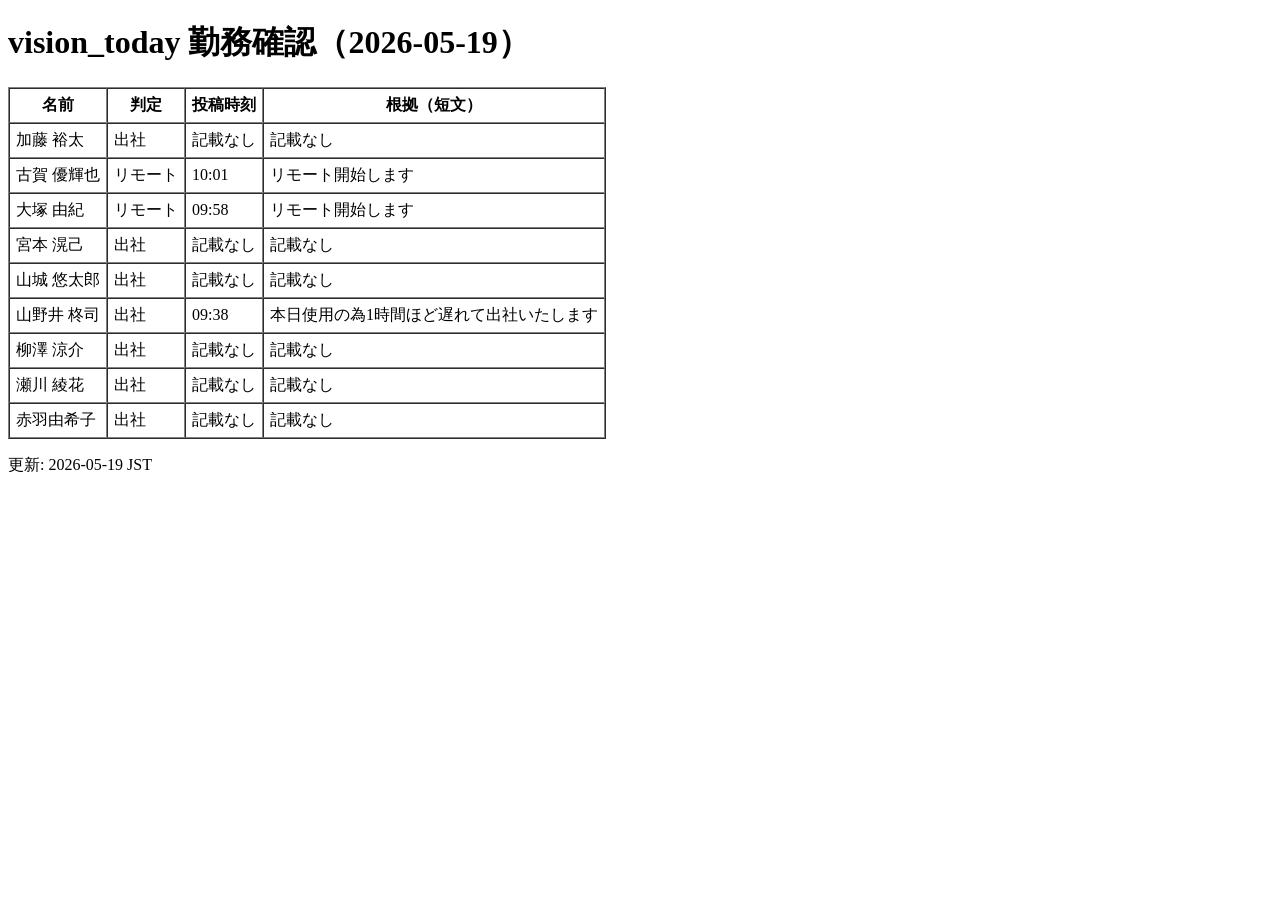
==== index.html @ cbf77ab6 "Update vision_today work status (2026-05-19)" ====
<!doctype html>
<html lang="ja">
<head>
  <meta charset="utf-8" />
  <meta name="viewport" content="width=device-width,initial-scale=1" />
  <title>vision_today 勤務確認（2026-05-19）</title>
</head>
<body>
  <h1>vision_today 勤務確認（2026-05-19）</h1>
  <table border="1" cellspacing="0" cellpadding="6">
    <thead>
      <tr><th>名前</th><th>判定</th><th>投稿時刻</th><th>根拠（短文）</th></tr>
    </thead>
    <tbody>
      <tr><td>加藤 裕太</td><td>出社</td><td>記載なし</td><td>記載なし</td></tr>
      <tr><td>古賀 優輝也</td><td>リモート</td><td>10:01</td><td>リモート開始します</td></tr>
      <tr><td>大塚 由紀</td><td>リモート</td><td>09:58</td><td>リモート開始します</td></tr>
      <tr><td>宮本 滉己</td><td>出社</td><td>記載なし</td><td>記載なし</td></tr>
      <tr><td>山城 悠太郎</td><td>出社</td><td>記載なし</td><td>記載なし</td></tr>
      <tr><td>山野井 柊司</td><td>出社</td><td>09:38</td><td>本日使用の為1時間ほど遅れて出社いたします</td></tr>
      <tr><td>柳澤 涼介</td><td>出社</td><td>記載なし</td><td>記載なし</td></tr>
      <tr><td>瀬川 綾花</td><td>出社</td><td>記載なし</td><td>記載なし</td></tr>
      <tr><td>赤羽由希子</td><td>出社</td><td>記載なし</td><td>記載なし</td></tr>
    </tbody>
  </table>
  <p>更新: 2026-05-19 JST</p>
</body>
</html>
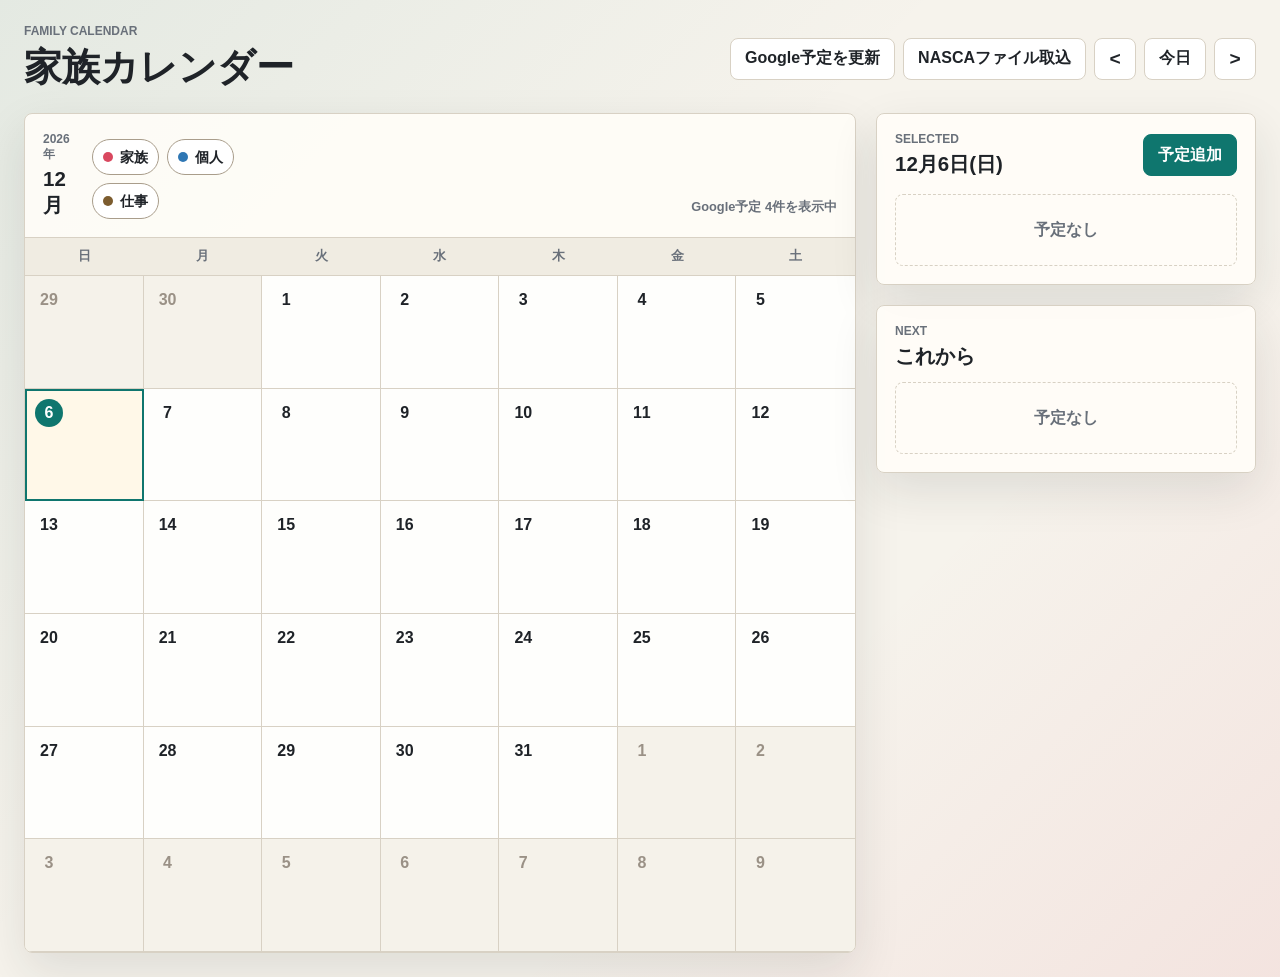
==== commit f07c676c: "Add files via upload" ====
--- a/index.html
+++ b/index.html
@@ -1,28 +1,153 @@
 <!doctype html>
 <html lang="ja">
-<head>
-  <meta charset="utf-8" />
-  <meta name="viewport" content="width=device-width,initial-scale=1" />
-  <title>vision_today 勤務確認（2026-05-19）</title>
-</head>
-<body>
-  <h1>vision_today 勤務確認（2026-05-19）</h1>
-  <table border="1" cellspacing="0" cellpadding="6">
-    <thead>
-      <tr><th>名前</th><th>判定</th><th>投稿時刻</th><th>根拠（短文）</th></tr>
-    </thead>
-    <tbody>
-      <tr><td>加藤 裕太</td><td>出社</td><td>記載なし</td><td>記載なし</td></tr>
-      <tr><td>古賀 優輝也</td><td>リモート</td><td>10:01</td><td>リモート開始します</td></tr>
-      <tr><td>大塚 由紀</td><td>リモート</td><td>09:58</td><td>リモート開始します</td></tr>
-      <tr><td>宮本 滉己</td><td>出社</td><td>記載なし</td><td>記載なし</td></tr>
-      <tr><td>山城 悠太郎</td><td>出社</td><td>記載なし</td><td>記載なし</td></tr>
-      <tr><td>山野井 柊司</td><td>出社</td><td>09:38</td><td>本日使用の為1時間ほど遅れて出社いたします</td></tr>
-      <tr><td>柳澤 涼介</td><td>出社</td><td>記載なし</td><td>記載なし</td></tr>
-      <tr><td>瀬川 綾花</td><td>出社</td><td>記載なし</td><td>記載なし</td></tr>
-      <tr><td>赤羽由希子</td><td>出社</td><td>記載なし</td><td>記載なし</td></tr>
-    </tbody>
-  </table>
-  <p>更新: 2026-05-19 JST</p>
-</body>
+  <head>
+    <meta charset="utf-8">
+    <meta name="viewport" content="width=device-width, initial-scale=1">
+    <title>家族カレンダー</title>
+    <link rel="stylesheet" href="./styles.css">
+  </head>
+  <body>
+    <div class="app-shell">
+      <header class="topbar">
+        <div>
+          <p class="eyebrow">Family Calendar</p>
+          <h1>家族カレンダー</h1>
+        </div>
+        <div class="top-actions" aria-label="表示操作">
+          <button class="secondary-button" id="refreshGoogleButton" type="button">Google予定を更新</button>
+          <button class="secondary-button" id="importNascaButton" type="button">NASCAファイル取込</button>
+          <button class="icon-button" id="prevMonth" type="button" aria-label="前の月" title="前の月">
+            <span aria-hidden="true">&lt;</span>
+          </button>
+          <button class="text-button" id="todayButton" type="button">今日</button>
+          <button class="icon-button" id="nextMonth" type="button" aria-label="次の月" title="次の月">
+            <span aria-hidden="true">&gt;</span>
+          </button>
+        </div>
+      </header>
+
+      <main class="calendar-layout">
+        <section class="calendar-main" aria-label="月間カレンダー">
+          <div class="month-strip">
+            <div>
+              <p class="month-kicker" id="yearLabel"></p>
+              <h2 id="monthLabel"></h2>
+            </div>
+            <div class="source-toggles" aria-label="表示する予定">
+              <label class="source-toggle">
+                <input type="checkbox" value="family" checked>
+                <span class="source-dot family"></span>
+                <span>家族</span>
+              </label>
+              <label class="source-toggle">
+                <input type="checkbox" value="personal" checked>
+                <span class="source-dot personal"></span>
+                <span>個人</span>
+              </label>
+              <label class="source-toggle">
+                <input type="checkbox" value="work" checked>
+                <span class="source-dot work"></span>
+                <span>仕事</span>
+              </label>
+            </div>
+            <p class="import-status" id="importStatus" role="status"></p>
+          </div>
+
+          <div class="weekday-row" aria-hidden="true">
+            <span>日</span>
+            <span>月</span>
+            <span>火</span>
+            <span>水</span>
+            <span>木</span>
+            <span>金</span>
+            <span>土</span>
+          </div>
+          <div class="calendar-grid" id="calendarGrid"></div>
+        </section>
+
+        <aside class="side-panel" aria-label="予定">
+          <section class="day-panel">
+            <div class="panel-heading">
+              <div>
+                <p class="panel-kicker">Selected</p>
+                <h2 id="selectedDateLabel"></h2>
+              </div>
+              <button class="primary-button" id="openComposer" type="button">予定追加</button>
+            </div>
+            <div class="event-list" id="selectedEventList"></div>
+          </section>
+
+          <section class="upcoming-panel">
+            <div class="panel-heading compact">
+              <div>
+                <p class="panel-kicker">Next</p>
+                <h2>これから</h2>
+              </div>
+            </div>
+            <div class="event-list" id="upcomingEventList"></div>
+          </section>
+        </aside>
+      </main>
+    </div>
+
+    <dialog class="event-dialog" id="eventDialog">
+      <form method="dialog" class="event-form" id="eventForm">
+        <div class="dialog-heading">
+          <div>
+            <p class="panel-kicker">Schedule</p>
+            <h2>予定追加</h2>
+          </div>
+          <button class="icon-button" id="closeComposer" type="button" aria-label="閉じる" title="閉じる">
+            <span aria-hidden="true">x</span>
+          </button>
+        </div>
+
+        <label>
+          <span>タイトル</span>
+          <input id="eventTitle" name="title" type="text" autocomplete="off" required>
+        </label>
+
+        <div class="field-grid">
+          <label>
+            <span>日付</span>
+            <input id="eventDate" name="date" type="date" required>
+          </label>
+          <label>
+            <span>種別</span>
+            <select id="eventSource" name="source">
+              <option value="family">家族</option>
+              <option value="personal">個人</option>
+              <option value="work">仕事</option>
+            </select>
+          </label>
+        </div>
+
+        <div class="field-grid">
+          <label>
+            <span>開始</span>
+            <input id="eventStart" name="start" type="time" required>
+          </label>
+          <label>
+            <span>終了</span>
+            <input id="eventEnd" name="end" type="time" required>
+          </label>
+        </div>
+
+        <label>
+          <span>メモ</span>
+          <textarea id="eventNote" name="note" rows="3"></textarea>
+        </label>
+
+        <div class="dialog-actions">
+          <button class="secondary-button" id="googleDraftButton" type="button">Googleで作成</button>
+          <button class="primary-button" id="saveLocalButton" value="default" type="submit">保存</button>
+        </div>
+      </form>
+    </dialog>
+
+    <input class="file-input" id="nascaFileInput" type="file" accept=".ics,.csv,.txt,text/calendar,text/csv">
+    <script src="./data/config.js"></script>
+    <script src="./data/events.js"></script>
+    <script src="./app.js" defer></script>
+  </body>
 </html>
--- a/styles.css
+++ b/styles.css
@@ -0,0 +1,594 @@
+:root {
+  color-scheme: light;
+  --bg: #f6f3ec;
+  --ink: #1f2328;
+  --muted: #69707a;
+  --line: #d8d1c4;
+  --surface: #fffdf8;
+  --surface-strong: #ffffff;
+  --accent: #0f766e;
+  --accent-strong: #0b5f59;
+  --family: #d9485f;
+  --personal: #2f77b4;
+  --work: #7c5c2e;
+  --shadow: 0 18px 48px rgba(31, 35, 40, 0.11);
+}
+
+* {
+  box-sizing: border-box;
+}
+
+html {
+  min-width: 320px;
+}
+
+body {
+  margin: 0;
+  background:
+    linear-gradient(135deg, rgba(15, 118, 110, 0.08), transparent 42%),
+    linear-gradient(315deg, rgba(217, 72, 95, 0.09), transparent 34%),
+    var(--bg);
+  color: var(--ink);
+  font-family: "Segoe UI", "Yu Gothic UI", "Hiragino Sans", Meiryo, sans-serif;
+}
+
+button,
+input,
+select,
+textarea {
+  font: inherit;
+}
+
+button {
+  cursor: pointer;
+}
+
+.app-shell {
+  width: min(1440px, 100%);
+  min-height: 100vh;
+  margin: 0 auto;
+  padding: 24px;
+}
+
+.topbar {
+  display: flex;
+  align-items: center;
+  justify-content: space-between;
+  gap: 16px;
+  margin-bottom: 20px;
+}
+
+.eyebrow,
+.month-kicker,
+.panel-kicker {
+  margin: 0 0 4px;
+  color: var(--muted);
+  font-size: 0.75rem;
+  font-weight: 700;
+  letter-spacing: 0;
+  text-transform: uppercase;
+}
+
+h1,
+h2 {
+  margin: 0;
+  letter-spacing: 0;
+}
+
+h1 {
+  font-size: clamp(1.65rem, 1.1rem + 2vw, 2.4rem);
+}
+
+h2 {
+  font-size: 1.28rem;
+}
+
+.top-actions,
+.source-toggles,
+.dialog-actions {
+  display: flex;
+  align-items: center;
+  gap: 8px;
+  flex-wrap: wrap;
+}
+
+.icon-button,
+.text-button,
+.primary-button,
+.secondary-button {
+  min-height: 42px;
+  border: 1px solid var(--line);
+  border-radius: 8px;
+  background: var(--surface-strong);
+  color: var(--ink);
+  font-weight: 700;
+}
+
+.icon-button {
+  display: inline-grid;
+  place-items: center;
+  width: 42px;
+  padding: 0;
+  font-size: 1.2rem;
+}
+
+.text-button,
+.primary-button,
+.secondary-button {
+  padding: 0 14px;
+}
+
+.primary-button {
+  border-color: var(--accent);
+  background: var(--accent);
+  color: #fff;
+}
+
+.secondary-button:hover,
+.text-button:hover,
+.icon-button:hover {
+  border-color: #9f9484;
+}
+
+.primary-button:hover {
+  background: var(--accent-strong);
+}
+
+.calendar-layout {
+  display: grid;
+  grid-template-columns: minmax(0, 1fr) minmax(320px, 380px);
+  gap: 20px;
+  align-items: start;
+}
+
+.calendar-main,
+.side-panel section {
+  border: 1px solid var(--line);
+  border-radius: 8px;
+  background: rgba(255, 253, 248, 0.92);
+  box-shadow: var(--shadow);
+}
+
+.calendar-main {
+  overflow: hidden;
+}
+
+.month-strip {
+  display: flex;
+  justify-content: space-between;
+  align-items: end;
+  gap: 18px;
+  padding: 18px;
+  border-bottom: 1px solid var(--line);
+}
+
+.source-toggle {
+  display: inline-flex;
+  align-items: center;
+  gap: 7px;
+  min-height: 36px;
+  padding: 0 10px;
+  border: 1px solid var(--line);
+  border-radius: 999px;
+  background: #fff;
+  color: var(--muted);
+  font-size: 0.9rem;
+  font-weight: 700;
+}
+
+.import-status {
+  flex-basis: 100%;
+  min-height: 20px;
+  margin: 2px 0 0;
+  color: var(--muted);
+  font-size: 0.8rem;
+  font-weight: 700;
+  text-align: right;
+}
+
+.file-input {
+  position: fixed;
+  width: 1px;
+  height: 1px;
+  opacity: 0;
+  pointer-events: none;
+}
+
+.source-toggle input {
+  position: absolute;
+  inline-size: 1px;
+  block-size: 1px;
+  clip: rect(0 0 0 0);
+  clip-path: inset(50%);
+  overflow: hidden;
+  white-space: nowrap;
+}
+
+.source-toggle:has(input:checked) {
+  color: var(--ink);
+  border-color: #a99d8b;
+}
+
+.source-dot {
+  width: 10px;
+  height: 10px;
+  border-radius: 50%;
+}
+
+.source-dot.family,
+.event-card.family,
+.day-chip.family {
+  --source: var(--family);
+}
+
+.source-dot.personal,
+.event-card.personal,
+.day-chip.personal {
+  --source: var(--personal);
+}
+
+.source-dot.work,
+.event-card.work,
+.day-chip.work {
+  --source: var(--work);
+}
+
+.source-dot {
+  background: var(--source);
+}
+
+.weekday-row,
+.calendar-grid {
+  display: grid;
+  grid-template-columns: repeat(7, minmax(0, 1fr));
+}
+
+.weekday-row {
+  border-bottom: 1px solid var(--line);
+  background: #f0ece2;
+}
+
+.weekday-row span {
+  padding: 10px 8px;
+  color: var(--muted);
+  font-size: 0.8rem;
+  font-weight: 800;
+  text-align: center;
+}
+
+.calendar-grid {
+  min-height: 676px;
+}
+
+.day-cell {
+  position: relative;
+  display: flex;
+  flex-direction: column;
+  gap: 8px;
+  min-height: 112px;
+  padding: 10px;
+  border-right: 1px solid var(--line);
+  border-bottom: 1px solid var(--line);
+  background: rgba(255, 255, 255, 0.72);
+}
+
+.day-cell:nth-child(7n) {
+  border-right: 0;
+}
+
+.day-cell.outside {
+  background: rgba(240, 236, 226, 0.58);
+  color: #9a9186;
+}
+
+.day-cell.today {
+  outline: 2px solid var(--accent);
+  outline-offset: -2px;
+}
+
+.day-cell.selected {
+  background: #fff8e8;
+}
+
+.day-button {
+  width: 100%;
+  border: 0;
+  background: transparent;
+  color: inherit;
+  text-align: left;
+  padding: 0;
+}
+
+.day-number {
+  display: inline-grid;
+  place-items: center;
+  width: 28px;
+  height: 28px;
+  border-radius: 50%;
+  font-weight: 800;
+}
+
+.today .day-number {
+  background: var(--accent);
+  color: #fff;
+}
+
+.day-events {
+  display: grid;
+  gap: 5px;
+}
+
+.day-chip {
+  display: grid;
+  grid-template-columns: 7px minmax(0, 1fr);
+  align-items: center;
+  min-height: 26px;
+  overflow: hidden;
+  border: 1px solid rgba(31, 35, 40, 0.08);
+  border-radius: 6px;
+  background: #fff;
+  color: var(--ink);
+  font-size: 0.78rem;
+  font-weight: 700;
+}
+
+.day-chip::before {
+  content: "";
+  height: 100%;
+  background: var(--source);
+}
+
+.day-chip span {
+  min-width: 0;
+  padding: 0 7px;
+  overflow: hidden;
+  text-overflow: ellipsis;
+  white-space: nowrap;
+}
+
+.more-chip {
+  color: var(--muted);
+  font-size: 0.78rem;
+  font-weight: 800;
+}
+
+.side-panel {
+  display: grid;
+  gap: 20px;
+  position: sticky;
+  top: 20px;
+}
+
+.day-panel,
+.upcoming-panel {
+  padding: 18px;
+}
+
+.panel-heading {
+  display: flex;
+  align-items: center;
+  justify-content: space-between;
+  gap: 14px;
+  margin-bottom: 16px;
+}
+
+.panel-heading.compact {
+  margin-bottom: 12px;
+}
+
+.event-list {
+  display: grid;
+  gap: 10px;
+}
+
+.event-card {
+  position: relative;
+  border-left: 5px solid var(--source);
+  border-radius: 8px;
+  background: #fff;
+  box-shadow: 0 1px 0 rgba(31, 35, 40, 0.08);
+  padding: 11px 38px 11px 12px;
+}
+
+.event-time {
+  display: flex;
+  align-items: center;
+  justify-content: space-between;
+  gap: 10px;
+  margin-bottom: 4px;
+  color: var(--muted);
+  font-size: 0.78rem;
+  font-weight: 800;
+}
+
+.event-title {
+  margin: 0;
+  font-weight: 800;
+  overflow-wrap: anywhere;
+}
+
+.event-note {
+  margin: 5px 0 0;
+  color: var(--muted);
+  font-size: 0.88rem;
+  line-height: 1.45;
+  overflow-wrap: anywhere;
+}
+
+.event-delete {
+  position: absolute;
+  top: 8px;
+  right: 8px;
+  display: grid;
+  place-items: center;
+  width: 26px;
+  height: 26px;
+  border: 1px solid transparent;
+  border-radius: 50%;
+  background: transparent;
+  color: var(--muted);
+  font-size: 0.82rem;
+  font-weight: 900;
+}
+
+.event-delete:hover {
+  border-color: var(--line);
+  background: #f7f2ea;
+  color: var(--ink);
+}
+
+.source-pill {
+  color: var(--muted);
+  font-size: 0.72rem;
+}
+
+.empty-state {
+  min-height: 72px;
+  display: grid;
+  place-items: center;
+  border: 1px dashed var(--line);
+  border-radius: 8px;
+  color: var(--muted);
+  font-weight: 700;
+  text-align: center;
+}
+
+.event-dialog {
+  width: min(520px, calc(100% - 28px));
+  border: 1px solid var(--line);
+  border-radius: 8px;
+  background: var(--surface-strong);
+  color: var(--ink);
+  box-shadow: var(--shadow);
+  padding: 0;
+}
+
+.event-dialog::backdrop {
+  background: rgba(31, 35, 40, 0.28);
+}
+
+.event-form {
+  display: grid;
+  gap: 14px;
+  padding: 20px;
+}
+
+.dialog-heading {
+  display: flex;
+  align-items: start;
+  justify-content: space-between;
+  gap: 16px;
+}
+
+.event-form label {
+  display: grid;
+  gap: 6px;
+  color: var(--muted);
+  font-size: 0.83rem;
+  font-weight: 800;
+}
+
+.event-form input,
+.event-form select,
+.event-form textarea {
+  width: 100%;
+  border: 1px solid var(--line);
+  border-radius: 8px;
+  background: #fff;
+  color: var(--ink);
+  padding: 10px 11px;
+}
+
+.event-form textarea {
+  resize: vertical;
+}
+
+.field-grid {
+  display: grid;
+  grid-template-columns: repeat(2, minmax(0, 1fr));
+  gap: 12px;
+}
+
+.dialog-actions {
+  justify-content: end;
+  padding-top: 2px;
+}
+
+@media (max-width: 980px) {
+  .calendar-layout {
+    grid-template-columns: 1fr;
+  }
+
+  .side-panel {
+    position: static;
+    grid-template-columns: repeat(2, minmax(0, 1fr));
+  }
+}
+
+@media (max-width: 720px) {
+  .app-shell {
+    padding: 14px;
+  }
+
+  .topbar,
+  .month-strip {
+    align-items: stretch;
+    flex-direction: column;
+  }
+
+  .top-actions {
+    justify-content: space-between;
+  }
+
+  .calendar-grid {
+    min-height: auto;
+  }
+
+  .day-cell {
+    min-height: 92px;
+    padding: 7px;
+  }
+
+  .day-chip {
+    min-height: 22px;
+    font-size: 0.72rem;
+  }
+
+  .side-panel {
+    grid-template-columns: 1fr;
+  }
+
+  .field-grid {
+    grid-template-columns: 1fr;
+  }
+}
+
+@media (max-width: 520px) {
+  .weekday-row span {
+    padding: 8px 2px;
+  }
+
+  .day-cell {
+    min-height: 76px;
+    gap: 5px;
+  }
+
+  .day-number {
+    width: 24px;
+    height: 24px;
+    font-size: 0.86rem;
+  }
+
+  .day-chip span {
+    padding: 0 4px;
+  }
+
+  .month-strip {
+    padding: 14px;
+  }
+
+  .day-panel,
+  .upcoming-panel {
+    padding: 14px;
+  }
+}
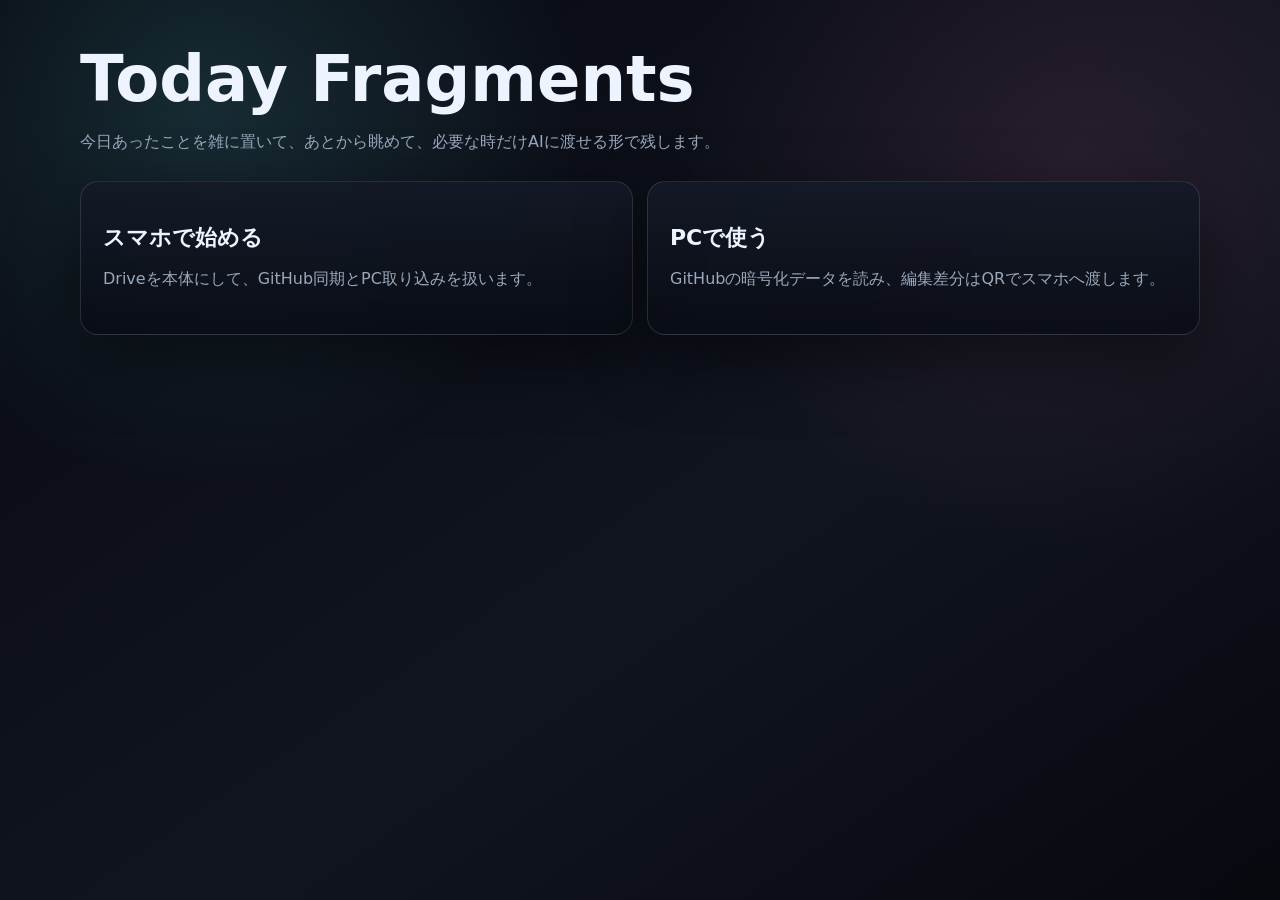
==== commit 0a6f6d03: "Add files via upload" ====
--- a/index.html
+++ b/index.html
@@ -1,153 +1,86 @@
 <!doctype html>
 <html lang="ja">
   <head>
-    <meta charset="utf-8">
-    <meta name="viewport" content="width=device-width, initial-scale=1">
-    <title>家族カレンダー</title>
-    <link rel="stylesheet" href="./styles.css">
+    <meta charset="utf-8" />
+    <meta name="viewport" content="width=device-width, initial-scale=1, viewport-fit=cover" />
+    <meta name="theme-color" content="#07090f" />
+    <title>Today Fragments</title>
+    <link rel="manifest" href="manifest.webmanifest" />
+    <link rel="stylesheet" href="styles.css?v=21" />
+    <script src="https://accounts.google.com/gsi/client" async defer></script>
+    <script src="vendor/qrcode-generator.js?v=21" defer></script>
+    <script src="vendor/jsQR.js?v=21" defer></script>
   </head>
   <body>
-    <div class="app-shell">
-      <header class="topbar">
-        <div>
-          <p class="eyebrow">Family Calendar</p>
-          <h1>家族カレンダー</h1>
-        </div>
-        <div class="top-actions" aria-label="表示操作">
-          <button class="secondary-button" id="refreshGoogleButton" type="button">Google予定を更新</button>
-          <button class="secondary-button" id="importNascaButton" type="button">NASCAファイル取込</button>
-          <button class="icon-button" id="prevMonth" type="button" aria-label="前の月" title="前の月">
-            <span aria-hidden="true">&lt;</span>
-          </button>
-          <button class="text-button" id="todayButton" type="button">今日</button>
-          <button class="icon-button" id="nextMonth" type="button" aria-label="次の月" title="次の月">
-            <span aria-hidden="true">&gt;</span>
-          </button>
-        </div>
-      </header>
-
-      <main class="calendar-layout">
-        <section class="calendar-main" aria-label="月間カレンダー">
-          <div class="month-strip">
-            <div>
-              <p class="month-kicker" id="yearLabel"></p>
-              <h2 id="monthLabel"></h2>
-            </div>
-            <div class="source-toggles" aria-label="表示する予定">
-              <label class="source-toggle">
-                <input type="checkbox" value="family" checked>
-                <span class="source-dot family"></span>
-                <span>家族</span>
-              </label>
-              <label class="source-toggle">
-                <input type="checkbox" value="personal" checked>
-                <span class="source-dot personal"></span>
-                <span>個人</span>
-              </label>
-              <label class="source-toggle">
-                <input type="checkbox" value="work" checked>
-                <span class="source-dot work"></span>
-                <span>仕事</span>
-              </label>
-            </div>
-            <p class="import-status" id="importStatus" role="status"></p>
-          </div>
-
-          <div class="weekday-row" aria-hidden="true">
-            <span>日</span>
-            <span>月</span>
-            <span>火</span>
-            <span>水</span>
-            <span>木</span>
-            <span>金</span>
-            <span>土</span>
-          </div>
-          <div class="calendar-grid" id="calendarGrid"></div>
-        </section>
-
-        <aside class="side-panel" aria-label="予定">
-          <section class="day-panel">
-            <div class="panel-heading">
-              <div>
-                <p class="panel-kicker">Selected</p>
-                <h2 id="selectedDateLabel"></h2>
-              </div>
-              <button class="primary-button" id="openComposer" type="button">予定追加</button>
-            </div>
-            <div class="event-list" id="selectedEventList"></div>
-          </section>
-
-          <section class="upcoming-panel">
-            <div class="panel-heading compact">
-              <div>
-                <p class="panel-kicker">Next</p>
-                <h2>これから</h2>
-              </div>
-            </div>
-            <div class="event-list" id="upcomingEventList"></div>
-          </section>
-        </aside>
-      </main>
-    </div>
-
-    <dialog class="event-dialog" id="eventDialog">
-      <form method="dialog" class="event-form" id="eventForm">
-        <div class="dialog-heading">
-          <div>
-            <p class="panel-kicker">Schedule</p>
-            <h2>予定追加</h2>
-          </div>
-          <button class="icon-button" id="closeComposer" type="button" aria-label="閉じる" title="閉じる">
-            <span aria-hidden="true">x</span>
-          </button>
+    <noscript>Today Fragmentsを使うにはJavaScriptを有効にしてください。</noscript>
+    <main id="app" class="app-shell">
+      <section id="setup" class="setup-screen" aria-live="polite"></section>
+      <section id="workspace" class="workspace hidden" aria-live="polite">
+        <canvas id="gl-canvas" class="gl-canvas" aria-hidden="true"></canvas>
+        <div class="particle-layer" aria-hidden="true"></div>
+        <div id="world" class="world">
+          <div id="group-layer" class="layer group-layer"></div>
+          <svg id="line-layer" class="layer line-layer" aria-label="接続線"></svg>
+          <div id="card-layer" class="layer card-layer"></div>
         </div>
 
-        <label>
-          <span>タイトル</span>
-          <input id="eventTitle" name="title" type="text" autocomplete="off" required>
-        </label>
+        <header class="topbar">
+          <div class="brand">
+            <span class="brand-mark"></span>
+            <div>
+              <strong>Today Fragments</strong>
+              <span id="role-label">未設定</span>
+            </div>
+          </div>
+          <div id="sync-status" class="sync-status">ローカル保存</div>
+          <nav class="toolbar" aria-label="ツール">
+            <button id="undo-action" class="icon-button" title="戻る" aria-label="戻る" disabled>
+              <span>↶</span>
+            </button>
+            <button id="redo-action" class="icon-button" title="進む" aria-label="進む" disabled>
+              <span>↷</span>
+            </button>
+            <button id="reset-view" class="icon-button" title="視点リセット" aria-label="視点リセット">
+              <span>⌖</span>
+            </button>
+            <button id="movement-lock" class="icon-button" title="全体の位置ロック" aria-label="全体の位置ロック">
+              <span>止</span>
+            </button>
+            <button id="add-group" class="icon-button" title="グループ追加" aria-label="グループ追加">
+              <span>□</span>
+            </button>
+            <button id="export-ai" class="icon-button" title="AI用に書き出し" aria-label="AI用に書き出し">
+              <span>⇩</span>
+            </button>
+            <button id="github-sync" class="icon-button hidden-pc" title="GitHub同期" aria-label="GitHub同期">
+              <span>⇧</span>
+            </button>
+            <button id="pc-qr" class="icon-button hidden-phone" title="QRでスマホへ" aria-label="QRでスマホへ">
+              <span>▦</span>
+            </button>
+            <button id="phone-import" class="icon-button hidden-pc" title="PCから取り込み" aria-label="PCから取り込み">
+              <span>▣</span>
+            </button>
+            <button id="trash-open" class="icon-button" title="ゴミ箱" aria-label="ゴミ箱">
+              <span>⌫</span>
+            </button>
+            <button id="settings-open" class="icon-button" title="設定" aria-label="設定">
+              <span>⚙</span>
+            </button>
+          </nav>
+        </header>
 
-        <div class="field-grid">
-          <label>
-            <span>日付</span>
-            <input id="eventDate" name="date" type="date" required>
-          </label>
-          <label>
-            <span>種別</span>
-            <select id="eventSource" name="source">
-              <option value="family">家族</option>
-              <option value="personal">個人</option>
-              <option value="work">仕事</option>
-            </select>
-          </label>
-        </div>
+        <form id="composer" class="composer" autocomplete="off">
+          <textarea id="quick-note" rows="2" placeholder="今日あったこと"></textarea>
+          <button class="send-button" title="追加" aria-label="追加" type="submit">＋</button>
+        </form>
 
-        <div class="field-grid">
-          <label>
-            <span>開始</span>
-            <input id="eventStart" name="start" type="time" required>
-          </label>
-          <label>
-            <span>終了</span>
-            <input id="eventEnd" name="end" type="time" required>
-          </label>
-        </div>
+        <aside id="inspector" class="inspector" aria-live="polite"></aside>
+        <button id="panel-toggle" class="panel-toggle" type="button" title="入力と詳細を開閉" aria-label="入力と詳細を開閉">▤</button>
+      </section>
+    </main>
 
-        <label>
-          <span>メモ</span>
-          <textarea id="eventNote" name="note" rows="3"></textarea>
-        </label>
-
-        <div class="dialog-actions">
-          <button class="secondary-button" id="googleDraftButton" type="button">Googleで作成</button>
-          <button class="primary-button" id="saveLocalButton" value="default" type="submit">保存</button>
-        </div>
-      </form>
-    </dialog>
-
-    <input class="file-input" id="nascaFileInput" type="file" accept=".ics,.csv,.txt,text/calendar,text/csv">
-    <script src="./data/config.js"></script>
-    <script src="./data/events.js"></script>
-    <script src="./app.js" defer></script>
+    <div id="modal-root" class="modal-root" aria-live="polite"></div>
+    <script src="app.js?v=21" defer></script>
   </body>
 </html>
--- a/styles.css
+++ b/styles.css
@@ -1,594 +1,1233 @@
 :root {
-  color-scheme: light;
-  --bg: #f6f3ec;
-  --ink: #1f2328;
-  --muted: #69707a;
-  --line: #d8d1c4;
-  --surface: #fffdf8;
-  --surface-strong: #ffffff;
-  --accent: #0f766e;
-  --accent-strong: #0b5f59;
-  --family: #d9485f;
-  --personal: #2f77b4;
-  --work: #7c5c2e;
-  --shadow: 0 18px 48px rgba(31, 35, 40, 0.11);
+  color-scheme: dark;
+  --bg: #07090f;
+  --panel: rgba(16, 20, 31, 0.84);
+  --panel-strong: rgba(20, 26, 39, 0.94);
+  --line: rgba(188, 205, 226, 0.16);
+  --line-strong: rgba(188, 205, 226, 0.3);
+  --text: #eef4ff;
+  --muted: #9aa8bc;
+  --soft: #6f7d91;
+  --cyan: #67e8f9;
+  --mint: #8ff0c4;
+  --rose: #ff7aa8;
+  --amber: #ffd166;
+  --violet: #a78bfa;
+  --danger: #ff6b6b;
+  --shadow: 0 24px 70px rgba(0, 0, 0, 0.48);
+  --fast: 160ms cubic-bezier(0.2, 0.8, 0.2, 1);
+  font-family:
+    Inter, ui-sans-serif, system-ui, -apple-system, BlinkMacSystemFont, "Segoe UI",
+    "Noto Sans JP", sans-serif;
 }
 
 * {
   box-sizing: border-box;
 }
 
-html {
-  min-width: 320px;
-}
-
-body {
+html,
+body,
+#app {
+  width: 100%;
+  height: 100%;
   margin: 0;
-  background:
-    linear-gradient(135deg, rgba(15, 118, 110, 0.08), transparent 42%),
-    linear-gradient(315deg, rgba(217, 72, 95, 0.09), transparent 34%),
-    var(--bg);
-  color: var(--ink);
-  font-family: "Segoe UI", "Yu Gothic UI", "Hiragino Sans", Meiryo, sans-serif;
+  overflow: hidden;
+  background: var(--bg);
+  color: var(--text);
+}
+
+@supports (height: 100dvh) {
+  html,
+  body,
+  #app {
+    height: 100dvh;
+  }
 }
 
 button,
 input,
-select,
-textarea {
+textarea,
+select {
   font: inherit;
 }
 
 button {
+  color: inherit;
+}
+
+.hidden {
+  display: none !important;
+}
+
+body.role-phone .hidden-phone,
+body.role-pc .hidden-pc {
+  display: none !important;
+}
+
+.app-shell {
+  position: relative;
+}
+
+html.setup-mode,
+html.setup-mode body,
+html.setup-mode #app {
+  height: auto;
+  min-height: 100%;
+  overflow-x: hidden;
+  overflow-y: auto;
+}
+
+html.setup-mode .app-shell {
+  min-height: 100dvh;
+  overflow: visible;
+}
+
+.setup-screen {
+  height: 100%;
+  min-height: 100%;
+  overflow-x: hidden;
+  overflow-y: auto;
+  -webkit-overflow-scrolling: touch;
+  padding: 42px clamp(18px, 4vw, 54px);
+  background:
+    radial-gradient(circle at 16% 12%, rgba(103, 232, 249, 0.14), transparent 28%),
+    radial-gradient(circle at 84% 18%, rgba(255, 122, 168, 0.1), transparent 30%),
+    linear-gradient(145deg, #07090f, #111520 58%, #07090f);
+}
+
+html.setup-mode .setup-screen {
+  height: auto;
+  min-height: 100dvh;
+  overflow: visible;
+  padding-bottom: max(42px, env(safe-area-inset-bottom));
+}
+
+.setup-wrap {
+  width: min(1120px, 100%);
+  margin: 0 auto;
+}
+
+.setup-title {
+  display: grid;
+  gap: 12px;
+  margin-bottom: 24px;
+}
+
+.setup-title h1 {
+  margin: 0;
+  font-size: clamp(32px, 5vw, 68px);
+  letter-spacing: 0;
+}
+
+.setup-title p {
+  margin: 0;
+  max-width: 720px;
+  color: var(--muted);
+  line-height: 1.8;
+}
+
+.mode-grid,
+.setup-grid {
+  display: grid;
+  grid-template-columns: repeat(2, minmax(0, 1fr));
+  gap: 14px;
+}
+
+.mode-card,
+.setup-card,
+.modal-panel {
+  border: 1px solid var(--line);
+  background: linear-gradient(180deg, rgba(20, 26, 39, 0.9), rgba(9, 12, 20, 0.88));
+  box-shadow: var(--shadow);
+  backdrop-filter: blur(18px);
+}
+
+.mode-card {
+  min-height: 154px;
+  padding: 22px;
+  border-radius: 18px;
+  text-align: left;
   cursor: pointer;
-}
-
-.app-shell {
-  width: min(1440px, 100%);
-  min-height: 100vh;
-  margin: 0 auto;
-  padding: 24px;
+  transition:
+    border-color var(--fast),
+    transform var(--fast),
+    background var(--fast);
+}
+
+.mode-card:hover,
+.mode-card:focus-visible {
+  transform: translateY(-2px);
+  border-color: rgba(103, 232, 249, 0.45);
+}
+
+.mode-card strong {
+  display: block;
+  font-size: 22px;
+  margin-bottom: 12px;
+}
+
+.mode-card span {
+  color: var(--muted);
+  line-height: 1.7;
+}
+
+.setup-card {
+  margin-top: 16px;
+  padding: 22px;
+  border-radius: 18px;
+}
+
+.setup-card h2,
+.modal-panel h2 {
+  margin: 0 0 14px;
+  font-size: 20px;
+  letter-spacing: 0;
+}
+
+.form-grid {
+  display: grid;
+  gap: 12px;
+}
+
+.form-row {
+  display: grid;
+  gap: 7px;
+}
+
+.form-row label {
+  color: var(--muted);
+  font-size: 13px;
+}
+
+.form-row input,
+.form-row textarea,
+.form-row select,
+.input-like {
+  width: 100%;
+  min-height: 42px;
+  border: 1px solid var(--line);
+  border-radius: 12px;
+  padding: 10px 12px;
+  color: var(--text);
+  background: rgba(5, 8, 15, 0.72);
+  outline: none;
+  transition:
+    border-color var(--fast),
+    background var(--fast),
+    box-shadow var(--fast);
+}
+
+.form-row textarea {
+  resize: vertical;
+  min-height: 90px;
+}
+
+.form-row input:focus,
+.form-row textarea:focus,
+.form-row select:focus,
+.input-like:focus {
+  border-color: rgba(103, 232, 249, 0.5);
+  box-shadow: 0 0 0 4px rgba(103, 232, 249, 0.08);
+}
+
+.field-split {
+  display: grid;
+  grid-template-columns: 1fr 1fr;
+  gap: 10px;
+}
+
+.primary-button,
+.soft-button,
+.danger-button {
+  min-height: 42px;
+  border: 1px solid transparent;
+  border-radius: 12px;
+  padding: 9px 14px;
+  cursor: pointer;
+  transition:
+    transform var(--fast),
+    border-color var(--fast),
+    background var(--fast);
+}
+
+.primary-button {
+  background: linear-gradient(135deg, rgba(103, 232, 249, 0.92), rgba(143, 240, 196, 0.92));
+  color: #061019;
+  font-weight: 700;
+}
+
+.soft-button {
+  background: rgba(255, 255, 255, 0.07);
+  border-color: var(--line);
+}
+
+.danger-button {
+  background: rgba(255, 107, 107, 0.12);
+  border-color: rgba(255, 107, 107, 0.34);
+  color: #ffd9d9;
+}
+
+.primary-button:hover,
+.soft-button:hover,
+.danger-button:hover {
+  transform: translateY(-1px);
+}
+
+.workspace {
+  width: 100%;
+  height: 100%;
+  position: relative;
+  overflow: hidden;
+  background: #07090f;
+  touch-action: none;
+}
+
+.workspace.connecting .note-card,
+.workspace.connecting .group-node {
+  cursor: crosshair;
+}
+
+.workspace.connecting .note-card,
+.workspace.connecting .group-node {
+  box-shadow:
+    0 0 0 2px rgba(103, 232, 249, 0.1),
+    0 30px 90px rgba(0, 0, 0, 0.34);
+}
+
+.gl-canvas {
+  position: absolute;
+  inset: 0;
+  width: 100%;
+  height: 100%;
+}
+
+.particle-layer {
+  position: absolute;
+  inset: 0;
+  overflow: hidden;
+  pointer-events: none;
+  --particle-tile-size: 400px;
+  --particle-image: none;
+  --particle-opacity: 0.8;
+  --particle-duration: 34s;
+  --particle-pan-x: 0px;
+  --particle-pan-y: 0px;
+  --particle-drift-x: 28px;
+  --particle-drift-y: -18px;
+  --particle-return-x: -14px;
+  --particle-return-y: 12px;
+}
+
+.particle-layer::before {
+  content: "";
+  position: absolute;
+  inset: -420px;
+  background-image: var(--particle-image);
+  background-position: center;
+  background-repeat: repeat;
+  background-size: var(--particle-tile-size) var(--particle-tile-size);
+  opacity: var(--particle-opacity);
+  animation: particle-tile-float var(--particle-duration) ease-in-out infinite;
+  transform: translate3d(0, 0, 0);
+  will-change: transform;
+}
+
+.world {
+  position: absolute;
+  inset: 0;
+  transform-origin: 0 0;
+  will-change: transform;
+}
+
+.layer {
+  position: absolute;
+  inset: 0;
+}
+
+.line-layer {
+  z-index: 4;
+  width: 100%;
+  height: 100%;
+  overflow: visible;
+  pointer-events: none;
+}
+
+.group-layer {
+  z-index: 3;
+}
+
+.card-layer {
+  z-index: 5;
+}
+
+.connection-node {
+  color: var(--connection-color);
+  pointer-events: auto;
+}
+
+.connection-path {
+  fill: none;
+  stroke-linecap: round;
+  stroke-linejoin: round;
+  vector-effect: non-scaling-stroke;
+}
+
+.connection-hit {
+  stroke: transparent;
+  stroke-width: 22;
+  pointer-events: stroke;
+}
+
+.connection-main {
+  stroke: color-mix(in srgb, var(--connection-color), white 16%);
+  stroke-width: 3.2;
+  filter: drop-shadow(0 0 8px color-mix(in srgb, var(--connection-color), transparent 56%));
+  opacity: 0.72;
+}
+
+.connection-flow {
+  stroke: #ffffff;
+  stroke-width: 1.45;
+  stroke-dasharray: 10 28;
+  animation: line-flow 1.05s linear infinite;
+  opacity: 0.76;
+  pointer-events: none;
+}
+
+.connection-main.dotted {
+  stroke-dasharray: 1 12;
+}
+
+.connection-main.dashed {
+  stroke-dasharray: 20 14;
+}
+
+.connection-main.wavy {
+  stroke-dasharray: none;
+}
+
+.connection-flow.dotted {
+  stroke-dasharray: 2 16;
+}
+
+.connection-flow.dashed {
+  stroke-dasharray: 22 18;
+}
+
+.connection-flow.wavy {
+  stroke-dasharray: 8 18;
+}
+
+.connection-node:hover .connection-main,
+.connection-node.selected .connection-main {
+  opacity: 1;
+  stroke-width: 4.3;
+  filter: drop-shadow(0 0 15px color-mix(in srgb, var(--connection-color), transparent 34%));
+}
+
+.connection-node:hover .connection-flow,
+.connection-node.selected .connection-flow {
+  opacity: 1;
+  stroke-width: 2;
+}
+
+.connection-draft {
+  stroke: rgba(238, 244, 255, 0.82);
+  stroke-width: 3;
+  stroke-dasharray: 12 12;
+  animation: line-flow 0.8s linear infinite;
+  pointer-events: none;
+}
+
+.connection-point {
+  fill: #f8fdff;
+  stroke: var(--connection-color);
+  stroke-width: 2;
+  filter:
+    drop-shadow(0 0 7px var(--connection-color))
+    drop-shadow(0 0 16px var(--connection-color));
+  opacity: 0.92;
+  pointer-events: none;
+}
+
+.connection-point.start {
+  opacity: 0.72;
+}
+
+.connection-point.end {
+  opacity: 1;
+}
+
+@keyframes line-flow {
+  to {
+    stroke-dashoffset: -72;
+  }
+}
+
+@keyframes float-soft {
+  0%,
+  100% {
+    translate: 0 0;
+    rotate: calc(var(--float-rotate, 0deg) * -0.8);
+  }
+  50% {
+    translate: 0 -6px;
+    rotate: var(--float-rotate, 0.8deg);
+  }
+}
+
+@keyframes group-liquid {
+  0%,
+  100% {
+    translate: 0 0;
+    rotate: calc(var(--float-rotate, 0deg) * -0.7);
+    border-radius: var(--group-radius, 38% 30% 42% 28% / 26% 42% 28% 40%);
+  }
+  33% {
+    translate: 1px -7px;
+    rotate: var(--float-rotate, 0.8deg);
+    border-radius: 44% 28% 36% 34% / 31% 45% 25% 39%;
+  }
+  66% {
+    translate: -1px -3px;
+    rotate: calc(var(--float-rotate, 0deg) * -1);
+    border-radius: 31% 43% 28% 46% / 43% 27% 42% 30%;
+  }
+}
+
+@keyframes particle-tile-float {
+  0%,
+  100% {
+    transform: translate3d(var(--particle-pan-x), var(--particle-pan-y), 0);
+  }
+  45% {
+    transform: translate3d(
+      calc(var(--particle-pan-x) + var(--particle-drift-x)),
+      calc(var(--particle-pan-y) + var(--particle-drift-y)),
+      0
+    );
+  }
+  72% {
+    transform: translate3d(
+      calc(var(--particle-pan-x) + var(--particle-return-x)),
+      calc(var(--particle-pan-y) + var(--particle-return-y)),
+      0
+    );
+  }
 }
 
 .topbar {
+  position: absolute;
+  z-index: 30;
+  top: max(14px, calc(env(safe-area-inset-top) + 10px));
+  left: max(14px, calc(env(safe-area-inset-left) + 10px));
+  right: max(14px, calc(env(safe-area-inset-right) + 10px));
+  display: grid;
+  grid-template-columns: auto 1fr auto;
+  align-items: center;
+  gap: 12px;
+  pointer-events: none;
+}
+
+.brand,
+.sync-status,
+.toolbar,
+.composer,
+.inspector {
+  pointer-events: auto;
+  border: 1px solid var(--line);
+  background: rgba(10, 14, 23, 0.76);
+  backdrop-filter: blur(18px);
+  box-shadow: 0 14px 42px rgba(0, 0, 0, 0.36);
+}
+
+.brand {
+  display: flex;
+  align-items: center;
+  gap: 10px;
+  min-height: 52px;
+  padding: 8px 12px;
+  border-radius: 14px;
+}
+
+.brand strong {
+  display: block;
+  line-height: 1.1;
+}
+
+.brand span:not(.brand-mark) {
+  display: block;
+  margin-top: 3px;
+  color: var(--muted);
+  font-size: 12px;
+}
+
+.brand-mark {
+  width: 28px;
+  height: 28px;
+  border-radius: 10px;
+  background:
+    linear-gradient(135deg, rgba(103, 232, 249, 0.95), rgba(255, 122, 168, 0.86)),
+    #101827;
+  box-shadow: 0 0 24px rgba(103, 232, 249, 0.36);
+}
+
+.sync-status {
+  justify-self: start;
+  min-height: 36px;
+  display: flex;
+  align-items: center;
+  padding: 7px 12px;
+  border-radius: 999px;
+  color: var(--muted);
+  font-size: 13px;
+}
+
+.toolbar {
+  display: flex;
+  align-items: center;
+  gap: 6px;
+  min-height: 52px;
+  padding: 6px;
+  border-radius: 14px;
+}
+
+.panel-toggle {
+  position: absolute;
+  z-index: 34;
+  right: 18px;
+  bottom: max(18px, env(safe-area-inset-bottom));
+  display: none;
+  width: 44px;
+  height: 44px;
+  border: 1px solid var(--line);
+  border-radius: 14px;
+  background: rgba(10, 14, 23, 0.78);
+  color: var(--text);
+  backdrop-filter: blur(18px);
+  box-shadow: 0 14px 42px rgba(0, 0, 0, 0.34);
+}
+
+.icon-button,
+.send-button,
+.mini-button {
+  border: 1px solid var(--line);
+  background: rgba(255, 255, 255, 0.06);
+  cursor: pointer;
+  transition:
+    background var(--fast),
+    transform var(--fast),
+    border-color var(--fast);
+}
+
+.icon-button {
+  width: 38px;
+  height: 38px;
+  border-radius: 12px;
+  display: grid;
+  place-items: center;
+}
+
+.icon-button:hover,
+.send-button:hover,
+.mini-button:hover {
+  transform: translateY(-1px);
+  border-color: rgba(103, 232, 249, 0.38);
+  background: rgba(255, 255, 255, 0.1);
+}
+
+.icon-button:disabled {
+  cursor: default;
+  opacity: 0.38;
+}
+
+.icon-button:disabled:hover {
+  transform: none;
+  border-color: var(--line);
+  background: rgba(255, 255, 255, 0.06);
+}
+
+.icon-button.active {
+  border-color: rgba(255, 209, 102, 0.48);
+  background: rgba(255, 209, 102, 0.16);
+  color: #fff0bd;
+}
+
+.workspace.movement-locked .note-card,
+.workspace.movement-locked .group-node,
+.note-card.locked,
+.group-node.locked {
+  cursor: default;
+}
+
+.composer {
+  position: absolute;
+  z-index: 28;
+  left: 18px;
+  top: 82px;
+  width: min(420px, calc(100vw - 36px));
+  display: grid;
+  grid-template-columns: 1fr 44px;
+  gap: 8px;
+  padding: 8px;
+  border-radius: 16px;
+}
+
+.composer textarea {
+  min-height: 52px;
+  max-height: 160px;
+  resize: vertical;
+  border: 0;
+  outline: none;
+  background: transparent;
+  color: var(--text);
+  padding: 8px 6px;
+  line-height: 1.45;
+}
+
+.composer textarea::placeholder {
+  color: rgba(238, 244, 255, 0.42);
+}
+
+.send-button {
+  width: 44px;
+  height: 44px;
+  align-self: end;
+  border-radius: 14px;
+  background: rgba(103, 232, 249, 0.16);
+  color: #dffbff;
+  font-size: 24px;
+}
+
+.group-node {
+  position: absolute;
+  border: 1px solid color-mix(in oklab, var(--group-color), white 18%);
+  background:
+    radial-gradient(circle at 24% 20%, color-mix(in srgb, var(--group-color), transparent 72%), transparent 34%),
+    color-mix(in srgb, var(--group-color), transparent 88%);
+  box-shadow:
+    inset 0 1px 0 rgba(255, 255, 255, 0.14),
+    0 30px 90px color-mix(in srgb, var(--group-color), transparent 84%);
+  border-radius: var(--group-radius, 38% 30% 42% 28% / 26% 42% 28% 40%);
+  cursor: grab;
+  touch-action: none;
+  user-select: none;
+  -webkit-user-select: none;
+  -webkit-user-drag: none;
+  transition:
+    translate var(--fast),
+    left 180ms ease,
+    top 180ms ease,
+    width 180ms ease,
+    height 180ms ease,
+    border-radius 180ms ease,
+    background var(--fast),
+    border-color var(--fast),
+    box-shadow var(--fast),
+    opacity var(--fast);
+  animation: group-liquid 6.6s ease-in-out infinite;
+  animation-delay: var(--float-delay, 0ms);
+}
+
+.group-node.selected {
+  border-color: color-mix(in srgb, var(--group-color), white 46%);
+  box-shadow:
+    inset 0 1px 0 rgba(255, 255, 255, 0.16),
+    0 0 0 3px color-mix(in srgb, var(--group-color), transparent 72%),
+    0 32px 100px color-mix(in srgb, var(--group-color), transparent 78%);
+}
+
+.group-node.locked {
+  border-style: dashed;
+}
+
+.group-node.drop-target {
+  border-color: color-mix(in srgb, var(--group-color), white 70%);
+  background:
+    radial-gradient(circle at 50% 44%, color-mix(in srgb, var(--group-color), transparent 58%), transparent 48%),
+    color-mix(in srgb, var(--group-color), transparent 78%);
+  box-shadow:
+    inset 0 1px 0 rgba(255, 255, 255, 0.22),
+    0 0 0 4px color-mix(in srgb, var(--group-color), transparent 58%),
+    0 34px 110px color-mix(in srgb, var(--group-color), transparent 68%);
+}
+
+.group-label {
+  position: absolute;
+  left: 18px;
+  top: 14px;
+  display: inline-flex;
+  max-width: calc(100% - 48px);
+  color: rgba(238, 244, 255, 0.86);
+  font-weight: 700;
+  font-size: 15px;
+  text-shadow: 0 1px 12px rgba(0, 0, 0, 0.45);
+  pointer-events: none;
+  user-select: none;
+  -webkit-user-select: none;
+  -webkit-user-drag: none;
+}
+
+.resize-handle {
+  position: absolute;
+  right: 12px;
+  bottom: 12px;
+  width: 22px;
+  height: 22px;
+  border-right: 2px solid rgba(255, 255, 255, 0.52);
+  border-bottom: 2px solid rgba(255, 255, 255, 0.52);
+  cursor: nwse-resize;
+  opacity: 0.74;
+  touch-action: none;
+}
+
+.group-node.locked .resize-handle,
+.workspace.movement-locked .resize-handle {
+  opacity: 0.22;
+}
+
+.note-card {
+  position: absolute;
+  width: 210px;
+  min-height: 62px;
+  display: flex;
+  align-items: center;
+  padding: 12px 14px;
+  border: 1px solid rgba(188, 205, 226, 0.18);
+  border-radius: 8px;
+  background:
+    linear-gradient(180deg, rgba(31, 38, 55, 0.95), rgba(17, 22, 34, 0.94)),
+    #111827;
+  box-shadow:
+    0 16px 0 rgba(0, 0, 0, 0.12),
+    0 32px 70px rgba(0, 0, 0, 0.38);
+  cursor: grab;
+  touch-action: none;
+  user-select: none;
+  -webkit-user-select: none;
+  -webkit-user-drag: none;
+  transition:
+    translate var(--fast),
+    transform var(--fast),
+    background var(--fast),
+    border-color var(--fast),
+    box-shadow var(--fast),
+    opacity var(--fast);
+  animation: float-soft 4.8s ease-in-out infinite;
+  animation-delay: var(--float-delay, 0ms);
+}
+
+.note-card.grouped {
+  border-color: color-mix(in srgb, var(--card-color), white 26%);
+  background:
+    linear-gradient(180deg, color-mix(in srgb, var(--card-color), #1f2637 86%), color-mix(in srgb, var(--card-color), #111622 92%)),
+    #111827;
+  box-shadow:
+    0 14px 0 rgba(0, 0, 0, 0.12),
+    0 30px 70px color-mix(in srgb, var(--card-color), transparent 82%);
+}
+
+.note-card.dragging,
+.group-node.dragging {
+  cursor: grabbing;
+  transition: none;
+  animation: none;
+  translate: 0 -5px;
+  rotate: 0deg;
+}
+
+.note-card:hover {
+  transform: translateY(-2px);
+  border-color: rgba(103, 232, 249, 0.32);
+}
+
+.note-card.selected {
+  border-color: color-mix(in srgb, var(--card-color), white 54%);
+  box-shadow:
+    0 0 0 3px color-mix(in srgb, var(--card-color), transparent 72%),
+    0 16px 0 rgba(0, 0, 0, 0.14),
+    0 34px 82px color-mix(in srgb, var(--card-color), transparent 82%);
+}
+
+.note-card.locked {
+  border-style: dashed;
+}
+
+.lock-badge {
+  position: absolute;
+  right: 9px;
+  top: 7px;
+  padding: 2px 5px;
+  border: 1px solid rgba(255, 209, 102, 0.42);
+  border-radius: 7px;
+  background: rgba(255, 209, 102, 0.13);
+  color: #ffe6a0;
+  font-size: 9px;
+  font-weight: 800;
+  letter-spacing: 0.04em;
+  pointer-events: none;
+}
+
+.lock-control.active {
+  border-color: rgba(255, 209, 102, 0.48);
+  background: rgba(255, 209, 102, 0.15);
+  color: #fff0bd;
+}
+
+.note-title {
+  margin: 0;
+  color: #f7fbff;
+  font-size: 15px;
+  font-weight: 760;
+  line-height: 1.35;
+  display: -webkit-box;
+  -webkit-line-clamp: 2;
+  -webkit-box-orient: vertical;
+  overflow: hidden;
+  overflow-wrap: anywhere;
+  pointer-events: none;
+  user-select: none;
+  -webkit-user-select: none;
+  -webkit-user-drag: none;
+}
+
+.note-body {
+  margin: 0;
+  color: rgba(238, 244, 255, 0.72);
+  font-size: 13px;
+  line-height: 1.55;
+  white-space: pre-wrap;
+  overflow-wrap: anywhere;
+}
+
+.note-meta {
   display: flex;
   align-items: center;
   justify-content: space-between;
-  gap: 16px;
-  margin-bottom: 20px;
-}
-
-.eyebrow,
-.month-kicker,
-.panel-kicker {
-  margin: 0 0 4px;
-  color: var(--muted);
-  font-size: 0.75rem;
-  font-weight: 700;
-  letter-spacing: 0;
-  text-transform: uppercase;
-}
-
-h1,
-h2 {
-  margin: 0;
-  letter-spacing: 0;
-}
-
-h1 {
-  font-size: clamp(1.65rem, 1.1rem + 2vw, 2.4rem);
-}
-
-h2 {
-  font-size: 1.28rem;
-}
-
-.top-actions,
-.source-toggles,
-.dialog-actions {
-  display: flex;
-  align-items: center;
   gap: 8px;
-  flex-wrap: wrap;
-}
-
-.icon-button,
-.text-button,
-.primary-button,
-.secondary-button {
-  min-height: 42px;
-  border: 1px solid var(--line);
-  border-radius: 8px;
-  background: var(--surface-strong);
-  color: var(--ink);
-  font-weight: 700;
-}
-
-.icon-button {
-  display: inline-grid;
-  place-items: center;
-  width: 42px;
-  padding: 0;
-  font-size: 1.2rem;
-}
-
-.text-button,
-.primary-button,
-.secondary-button {
-  padding: 0 14px;
-}
-
-.primary-button {
-  border-color: var(--accent);
-  background: var(--accent);
-  color: #fff;
-}
-
-.secondary-button:hover,
-.text-button:hover,
-.icon-button:hover {
-  border-color: #9f9484;
-}
-
-.primary-button:hover {
-  background: var(--accent-strong);
-}
-
-.calendar-layout {
-  display: grid;
-  grid-template-columns: minmax(0, 1fr) minmax(320px, 380px);
-  gap: 20px;
-  align-items: start;
-}
-
-.calendar-main,
-.side-panel section {
-  border: 1px solid var(--line);
-  border-radius: 8px;
-  background: rgba(255, 253, 248, 0.92);
-  box-shadow: var(--shadow);
-}
-
-.calendar-main {
-  overflow: hidden;
-}
-
-.month-strip {
-  display: flex;
-  justify-content: space-between;
-  align-items: end;
-  gap: 18px;
-  padding: 18px;
-  border-bottom: 1px solid var(--line);
-}
-
-.source-toggle {
+  margin-top: 12px;
+  color: var(--soft);
+  font-size: 11px;
+}
+
+.pill {
   display: inline-flex;
   align-items: center;
-  gap: 7px;
-  min-height: 36px;
-  padding: 0 10px;
-  border: 1px solid var(--line);
+  gap: 6px;
+  min-height: 24px;
   border-radius: 999px;
-  background: #fff;
-  color: var(--muted);
-  font-size: 0.9rem;
-  font-weight: 700;
-}
-
-.import-status {
-  flex-basis: 100%;
-  min-height: 20px;
-  margin: 2px 0 0;
-  color: var(--muted);
-  font-size: 0.8rem;
-  font-weight: 700;
-  text-align: right;
-}
-
-.file-input {
-  position: fixed;
-  width: 1px;
-  height: 1px;
+  padding: 3px 9px;
+  background: rgba(255, 255, 255, 0.07);
+  color: rgba(238, 244, 255, 0.72);
+  font-size: 12px;
+}
+
+.inspector {
+  position: absolute;
+  z-index: 24;
+  right: 18px;
+  top: 82px;
+  width: min(360px, calc(100vw - 36px));
+  max-height: calc(100vh - 104px);
+  overflow: auto;
+  padding: 14px;
+  border-radius: 16px;
+  transform: translateX(0);
+  transition:
+    opacity var(--fast),
+    transform var(--fast);
+}
+
+.inspector.empty {
   opacity: 0;
   pointer-events: none;
-}
-
-.source-toggle input {
-  position: absolute;
-  inline-size: 1px;
-  block-size: 1px;
-  clip: rect(0 0 0 0);
-  clip-path: inset(50%);
-  overflow: hidden;
-  white-space: nowrap;
-}
-
-.source-toggle:has(input:checked) {
-  color: var(--ink);
-  border-color: #a99d8b;
-}
-
-.source-dot {
-  width: 10px;
-  height: 10px;
-  border-radius: 50%;
-}
-
-.source-dot.family,
-.event-card.family,
-.day-chip.family {
-  --source: var(--family);
-}
-
-.source-dot.personal,
-.event-card.personal,
-.day-chip.personal {
-  --source: var(--personal);
-}
-
-.source-dot.work,
-.event-card.work,
-.day-chip.work {
-  --source: var(--work);
-}
-
-.source-dot {
-  background: var(--source);
-}
-
-.weekday-row,
-.calendar-grid {
-  display: grid;
-  grid-template-columns: repeat(7, minmax(0, 1fr));
-}
-
-.weekday-row {
-  border-bottom: 1px solid var(--line);
-  background: #f0ece2;
-}
-
-.weekday-row span {
-  padding: 10px 8px;
-  color: var(--muted);
-  font-size: 0.8rem;
-  font-weight: 800;
-  text-align: center;
-}
-
-.calendar-grid {
-  min-height: 676px;
-}
-
-.day-cell {
-  position: relative;
-  display: flex;
-  flex-direction: column;
-  gap: 8px;
-  min-height: 112px;
-  padding: 10px;
-  border-right: 1px solid var(--line);
-  border-bottom: 1px solid var(--line);
-  background: rgba(255, 255, 255, 0.72);
-}
-
-.day-cell:nth-child(7n) {
-  border-right: 0;
-}
-
-.day-cell.outside {
-  background: rgba(240, 236, 226, 0.58);
-  color: #9a9186;
-}
-
-.day-cell.today {
-  outline: 2px solid var(--accent);
-  outline-offset: -2px;
-}
-
-.day-cell.selected {
-  background: #fff8e8;
-}
-
-.day-button {
-  width: 100%;
-  border: 0;
-  background: transparent;
-  color: inherit;
-  text-align: left;
-  padding: 0;
-}
-
-.day-number {
-  display: inline-grid;
-  place-items: center;
-  width: 28px;
-  height: 28px;
-  border-radius: 50%;
-  font-weight: 800;
-}
-
-.today .day-number {
-  background: var(--accent);
-  color: #fff;
-}
-
-.day-events {
-  display: grid;
-  gap: 5px;
-}
-
-.day-chip {
-  display: grid;
-  grid-template-columns: 7px minmax(0, 1fr);
-  align-items: center;
-  min-height: 26px;
-  overflow: hidden;
-  border: 1px solid rgba(31, 35, 40, 0.08);
-  border-radius: 6px;
-  background: #fff;
-  color: var(--ink);
-  font-size: 0.78rem;
-  font-weight: 700;
-}
-
-.day-chip::before {
-  content: "";
-  height: 100%;
-  background: var(--source);
-}
-
-.day-chip span {
-  min-width: 0;
-  padding: 0 7px;
-  overflow: hidden;
-  text-overflow: ellipsis;
-  white-space: nowrap;
-}
-
-.more-chip {
-  color: var(--muted);
-  font-size: 0.78rem;
-  font-weight: 800;
-}
-
-.side-panel {
-  display: grid;
-  gap: 20px;
-  position: sticky;
-  top: 20px;
-}
-
-.day-panel,
-.upcoming-panel {
-  padding: 18px;
-}
-
-.panel-heading {
+  transform: translateX(14px);
+}
+
+.inspector-head {
   display: flex;
   align-items: center;
   justify-content: space-between;
-  gap: 14px;
-  margin-bottom: 16px;
-}
-
-.panel-heading.compact {
+  gap: 12px;
   margin-bottom: 12px;
 }
 
-.event-list {
+.inspector h2 {
+  margin: 0 0 12px;
+  font-size: 16px;
+}
+
+.inspector-head h2 {
+  margin: 0;
+}
+
+.inspector-close {
+  width: 34px;
+  height: 34px;
+  flex: 0 0 auto;
+  border: 1px solid var(--line);
+  border-radius: 10px;
+  background: rgba(255, 255, 255, 0.07);
+  color: var(--text);
+  cursor: pointer;
+  transition:
+    background var(--fast),
+    transform var(--fast),
+    border-color var(--fast);
+}
+
+.inspector-close:hover {
+  transform: translateY(-1px);
+  border-color: rgba(103, 232, 249, 0.38);
+  background: rgba(255, 255, 255, 0.1);
+}
+
+.button-row {
+  display: flex;
+  flex-wrap: wrap;
+  gap: 8px;
+  margin-top: 12px;
+}
+
+.mini-button {
+  min-height: 34px;
+  border-radius: 10px;
+  padding: 6px 10px;
+}
+
+.modal-root {
+  position: fixed;
+  inset: 0;
+  z-index: 80;
+  pointer-events: none;
+}
+
+.modal-root.active {
+  pointer-events: auto;
+}
+
+.modal-backdrop {
+  position: absolute;
+  inset: 0;
   display: grid;
-  gap: 10px;
-}
-
-.event-card {
-  position: relative;
-  border-left: 5px solid var(--source);
-  border-radius: 8px;
-  background: #fff;
-  box-shadow: 0 1px 0 rgba(31, 35, 40, 0.08);
-  padding: 11px 38px 11px 12px;
-}
-
-.event-time {
+  place-items: center;
+  padding: 18px;
+  background: rgba(0, 0, 0, 0.56);
+  backdrop-filter: blur(8px);
+}
+
+.modal-panel {
+  width: min(780px, 100%);
+  max-height: min(840px, calc(100vh - 36px));
+  overflow: auto;
+  border-radius: 18px;
+  padding: 20px;
+}
+
+.modal-head {
   display: flex;
   align-items: center;
   justify-content: space-between;
-  gap: 10px;
-  margin-bottom: 4px;
-  color: var(--muted);
-  font-size: 0.78rem;
-  font-weight: 800;
-}
-
-.event-title {
+  gap: 12px;
+  margin-bottom: 14px;
+}
+
+.modal-head h2 {
   margin: 0;
-  font-weight: 800;
-  overflow-wrap: anywhere;
-}
-
-.event-note {
-  margin: 5px 0 0;
-  color: var(--muted);
-  font-size: 0.88rem;
-  line-height: 1.45;
-  overflow-wrap: anywhere;
-}
-
-.event-delete {
-  position: absolute;
-  top: 8px;
-  right: 8px;
+}
+
+.close-button {
+  width: 36px;
+  height: 36px;
+  border-radius: 12px;
+  border: 1px solid var(--line);
+  background: rgba(255, 255, 255, 0.06);
+  color: var(--text);
+  cursor: pointer;
+}
+
+.output-box {
+  width: 100%;
+  min-height: 280px;
+  border: 1px solid var(--line);
+  border-radius: 12px;
+  padding: 12px;
+  background: rgba(3, 6, 12, 0.72);
+  color: #e9f3ff;
+  resize: vertical;
+  line-height: 1.55;
+}
+
+.qr-wrap {
   display: grid;
   place-items: center;
-  width: 26px;
-  height: 26px;
-  border: 1px solid transparent;
-  border-radius: 50%;
-  background: transparent;
+  min-height: 330px;
+  padding: 14px;
+  border: 1px solid var(--line);
+  border-radius: 16px;
+  background: rgba(255, 255, 255, 0.04);
+}
+
+.qr-wrap canvas {
+  width: min(320px, 75vw) !important;
+  height: min(320px, 75vw) !important;
+  border-radius: 12px;
+}
+
+.scan-video {
+  width: 100%;
+  border-radius: 16px;
+  background: #000;
+  aspect-ratio: 4 / 3;
+  object-fit: cover;
+}
+
+.list-stack {
+  display: grid;
+  gap: 10px;
+}
+
+.list-item {
+  border: 1px solid var(--line);
+  border-radius: 12px;
+  padding: 12px;
+  background: rgba(255, 255, 255, 0.05);
+}
+
+.list-item strong {
+  display: block;
+  margin-bottom: 5px;
+}
+
+.status-line {
+  margin: 10px 0 0;
   color: var(--muted);
-  font-size: 0.82rem;
-  font-weight: 900;
-}
-
-.event-delete:hover {
-  border-color: var(--line);
-  background: #f7f2ea;
-  color: var(--ink);
-}
-
-.source-pill {
-  color: var(--muted);
-  font-size: 0.72rem;
-}
-
-.empty-state {
-  min-height: 72px;
-  display: grid;
-  place-items: center;
-  border: 1px dashed var(--line);
-  border-radius: 8px;
-  color: var(--muted);
-  font-weight: 700;
-  text-align: center;
-}
-
-.event-dialog {
-  width: min(520px, calc(100% - 28px));
+  font-size: 13px;
+  line-height: 1.6;
+}
+
+.toast {
+  position: fixed;
+  z-index: 100;
+  left: 50%;
+  bottom: 24px;
+  transform: translateX(-50%) translateY(12px);
+  padding: 10px 14px;
   border: 1px solid var(--line);
-  border-radius: 8px;
-  background: var(--surface-strong);
-  color: var(--ink);
+  border-radius: 999px;
+  background: rgba(13, 18, 28, 0.94);
+  color: var(--text);
   box-shadow: var(--shadow);
-  padding: 0;
-}
-
-.event-dialog::backdrop {
-  background: rgba(31, 35, 40, 0.28);
-}
-
-.event-form {
-  display: grid;
-  gap: 14px;
-  padding: 20px;
-}
-
-.dialog-heading {
-  display: flex;
-  align-items: start;
-  justify-content: space-between;
-  gap: 16px;
-}
-
-.event-form label {
-  display: grid;
-  gap: 6px;
-  color: var(--muted);
-  font-size: 0.83rem;
-  font-weight: 800;
-}
-
-.event-form input,
-.event-form select,
-.event-form textarea {
-  width: 100%;
-  border: 1px solid var(--line);
-  border-radius: 8px;
-  background: #fff;
-  color: var(--ink);
-  padding: 10px 11px;
-}
-
-.event-form textarea {
-  resize: vertical;
-}
-
-.field-grid {
-  display: grid;
-  grid-template-columns: repeat(2, minmax(0, 1fr));
-  gap: 12px;
-}
-
-.dialog-actions {
-  justify-content: end;
-  padding-top: 2px;
-}
-
-@media (max-width: 980px) {
-  .calendar-layout {
+  opacity: 0;
+  animation: toast-in 2.5s var(--fast) forwards;
+}
+
+@keyframes toast-in {
+  0% {
+    opacity: 0;
+    transform: translateX(-50%) translateY(12px);
+  }
+  10%,
+  82% {
+    opacity: 1;
+    transform: translateX(-50%) translateY(0);
+  }
+  100% {
+    opacity: 0;
+    transform: translateX(-50%) translateY(8px);
+  }
+}
+
+@media (pointer: coarse) {
+  .particle-layer::before {
+    inset: -410px;
+  }
+
+  .connection-main,
+  .connection-node:hover .connection-main,
+  .connection-node.selected .connection-main {
+    filter: none;
+  }
+
+  .connection-point {
+    filter: drop-shadow(0 0 7px var(--connection-color));
+  }
+}
+
+@media (max-width: 760px) {
+  .mode-grid,
+  .setup-grid,
+  .field-split {
     grid-template-columns: 1fr;
   }
 
-  .side-panel {
-    position: static;
-    grid-template-columns: repeat(2, minmax(0, 1fr));
-  }
-}
-
-@media (max-width: 720px) {
-  .app-shell {
-    padding: 14px;
-  }
-
-  .topbar,
-  .month-strip {
-    align-items: stretch;
-    flex-direction: column;
-  }
-
-  .top-actions {
-    justify-content: space-between;
-  }
-
-  .calendar-grid {
-    min-height: auto;
-  }
-
-  .day-cell {
-    min-height: 92px;
-    padding: 7px;
-  }
-
-  .day-chip {
-    min-height: 22px;
-    font-size: 0.72rem;
-  }
-
-  .side-panel {
-    grid-template-columns: 1fr;
-  }
-
-  .field-grid {
-    grid-template-columns: 1fr;
-  }
-}
-
-@media (max-width: 520px) {
-  .weekday-row span {
-    padding: 8px 2px;
-  }
-
-  .day-cell {
-    min-height: 76px;
-    gap: 5px;
-  }
-
-  .day-number {
-    width: 24px;
-    height: 24px;
-    font-size: 0.86rem;
-  }
-
-  .day-chip span {
-    padding: 0 4px;
-  }
-
-  .month-strip {
-    padding: 14px;
-  }
-
-  .day-panel,
-  .upcoming-panel {
-    padding: 14px;
-  }
-}
+  .topbar {
+    grid-template-columns: 1fr auto;
+    align-items: start;
+    top: max(18px, calc(env(safe-area-inset-top) + 18px));
+    left: max(10px, calc(env(safe-area-inset-left) + 10px));
+    right: max(10px, calc(env(safe-area-inset-right) + 10px));
+  }
+
+  .sync-status {
+    display: none;
+  }
+
+  .brand {
+    min-height: 46px;
+  }
+
+  .toolbar {
+    flex-wrap: wrap;
+    max-width: 232px;
+    justify-content: flex-end;
+  }
+
+  .composer {
+    position: absolute;
+    left: 10px;
+    right: 10px;
+    bottom: max(10px, env(safe-area-inset-bottom));
+    top: auto;
+    width: auto;
+    grid-template-columns: 1fr 48px;
+    border-radius: 18px;
+  }
+
+  .composer textarea {
+    min-height: 46px;
+    max-height: 110px;
+  }
+
+  .inspector {
+    top: auto;
+    right: 10px;
+    left: 10px;
+    bottom: calc(88px + env(safe-area-inset-bottom));
+    width: auto;
+    max-height: 34vh;
+    padding: 12px;
+    border-radius: 16px 16px 12px 12px;
+  }
+
+  .panel-toggle {
+    display: grid;
+    place-items: center;
+  }
+
+  .workspace.panels-collapsed .composer,
+  .workspace.panels-collapsed .inspector {
+    opacity: 0;
+    pointer-events: none;
+    transform: translateY(18px);
+  }
+
+  .workspace.panels-collapsed .panel-toggle {
+    border-color: rgba(103, 232, 249, 0.42);
+    background: rgba(103, 232, 249, 0.16);
+  }
+
+  .note-card {
+    width: 210px;
+  }
+}
